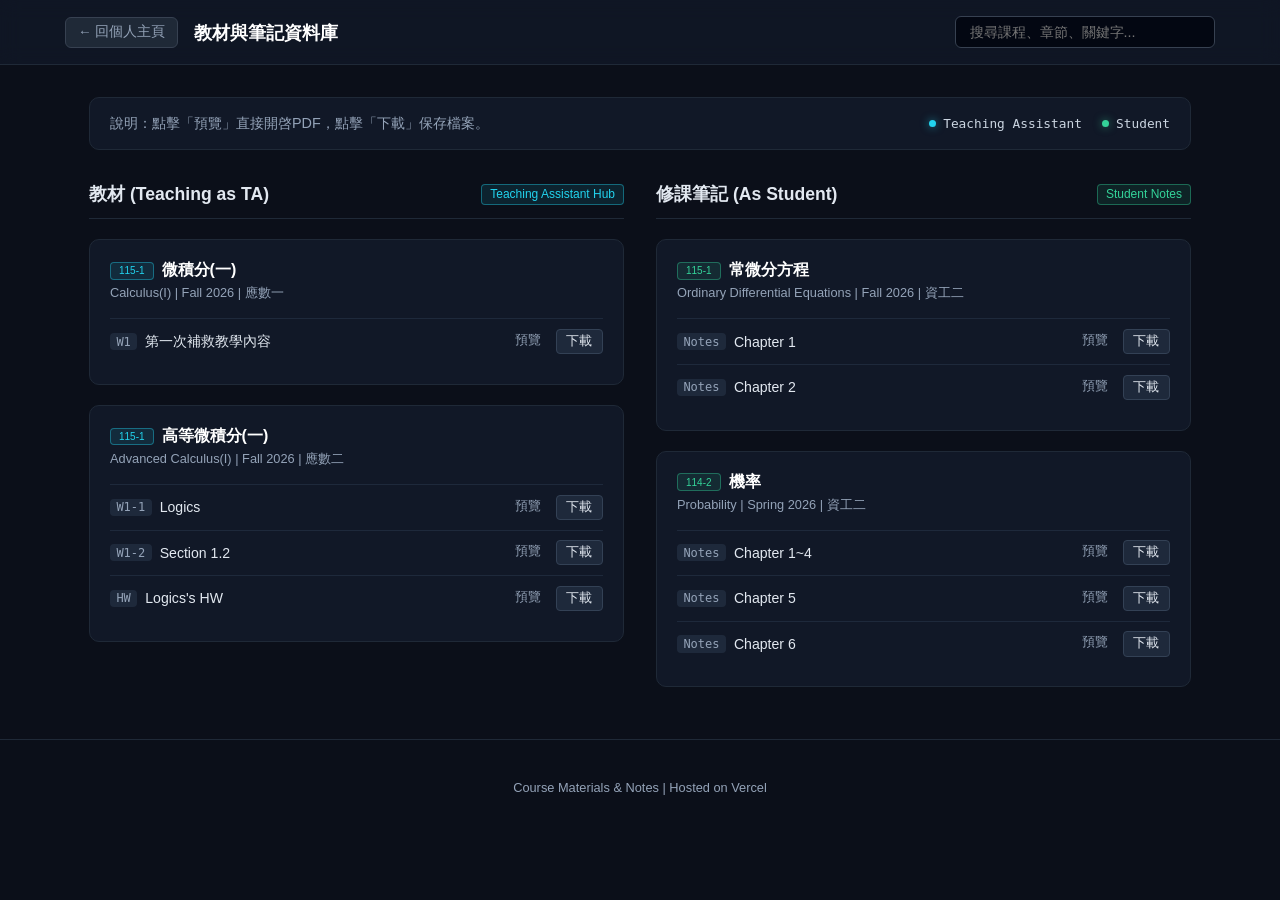
==== index.html @ 51d2e122 "Update index.html" ====
<!DOCTYPE html>
<html lang="zh-Hant">
<head>
  <meta charset="UTF-8" />
  <meta name="viewport" content="width=device-width, initial-scale=1.0" />
  <title>Course Materials & Notes</title>
  <link rel="stylesheet" href="style.css" />
</head>
<body>

  <!-- 頂部導覽列 -->
  <header class="navbar">
    <div class="navbar-container">
      <div class="brand-section">
        <a href="https://nickterty.vercel.app" class="back-home-link">&larr; 回個人主頁</a>
        <h1 class="page-title">教材與筆記資料庫</h1>
      </div>
      <div class="search-bar">
        <input type="text" id="searchInput" placeholder="搜尋課程、章節、關鍵字..." onkeyup="filterContent()" />
      </div>
    </div>
  </header>

  <main class="main-content">
    <div class="info-banner">
      <span>說明：點擊「預覽」直接開啓PDF，點擊「下載」保存檔案。</span>
      <div class="legend-group">
        <span class="legend-item"><span class="dot dot-ta"></span>Teaching Assistant</span>
        <span class="legend-item"><span class="dot dot-student"></span>Student</span>
      </div>
    </div>

    <div class="columns-grid">
      <!-- Teaching as TA -->
      <section>
        <div class="column-header">
          <h2>教材 (Teaching as TA)</h2>
          <span class="badge-ta">Teaching Assistant Hub</span>
        </div>
        <div id="ta-container"></div>
      </section>

      <!-- As Student -->
      <section>
        <div class="column-header">
          <h2>修課筆記 (As Student)</h2>
          <span class="badge-student">Student Notes</span>
        </div>
        <div id="student-container"></div>
      </section>
    </div>
  </main>

  <footer>
    <p>Course Materials & Notes | Hosted on Vercel</p>
  </footer>

  <!-- 自動讀取 JSON 並渲染卡片的腳本 -->
<script>
  async function loadData() {
    try {
      const response = await fetch('./src/data/data.json');
      const data = await response.json();

      // 分別傳入 'ta' 與 'student' 類別
      renderCards(data.ta, 'ta-container', 'ta');
      renderCards(data.student, 'student-container', 'student');
    } catch (err) {
      console.error('無法讀取教材資料:', err);
    }
  }

  function renderCards(courses, containerId, type) {
    const container = document.getElementById(containerId);
    // 依據 type 決定 class 是 badge-ta 還是 badge-student
    const badgeClass = type === 'ta' ? 'badge-ta' : 'badge-student';

    container.innerHTML = courses.map(course => `
      <article class="course-card">
        <div class="card-header">
          <div>
            <div style="display: flex; align-items: center; gap: 8px;">
              <span class="${badgeClass}" style="font-size: 10px;">${course.status}</span>
              <span class="card-title">${course.title}</span>
            </div>
            <div class="card-subtitle">${course.subtitle}</div>
          </div>
        </div>
        <ul class="file-list">
          ${course.files.map(file => `
            <li class="file-item">
              <div class="file-info">
                <span class="tag-label">${file.tag}</span>
                <span>${file.name}</span>
              </div>
              <div class="file-actions">
                <a href="${file.url}" target="_blank" class="btn-preview">預覽</a>
                <a href="${file.url}" download class="btn-download">下載</a>
              </div>
            </li>
          `).join('')}
        </ul>
      </article>
    `).join('');
  }

  function filterContent() {
    const query = document.getElementById('searchInput').value.toLowerCase().trim();
    const cards = document.querySelectorAll('.course-card');
    cards.forEach(card => {
      card.style.display = card.textContent.toLowerCase().includes(query) ? '' : 'none';
    });
  }

  // 頁面載入時執行
  loadData();
</script>
</body>
</html>
---- style.css ----
/* global and dark background */
:root {
  --bg-main: #0b0f19;
  --bg-header: rgba(17, 24, 39, 0.8);
  --bg-card: #111827;
  --bg-hover: #1f2937;
  --border-color: #1f2937;
  --text-main: #e2e8f0;
  --text-muted: #94a3b8;
  --ta-cyan: #22d3ee;
  --student-green: #34d399;
}

* {
  box-sizing: border-box;
  margin: 0;
  padding: 0;
}

body {
  background-color: var(--bg-main);
  color: var(--text-main);
  font-family: -apple-system, BlinkMacSystemFont, "Segoe UI", Roboto, "Helvetica Neue", Arial, sans-serif;
  min-height: 100vh;
}

/* 頂部導覽列 */
.navbar {
  position: sticky;
  top: 0;
  z-index: 50;
  background-color: var(--bg-header);
  backdrop-filter: blur(10px);
  border-bottom: 1px solid var(--border-color);
  padding: 1rem 1.5rem;
}

.navbar-container {
  max-width: 1150px;
  margin: 0 auto;
  display: flex;
  justify-content: space-between;
  align-items: center;
  flex-wrap: wrap;
  gap: 1rem;
}

.brand-section {
  display: flex;
  align-items: center;
  gap: 1rem;
}

.back-home-link {
  text-decoration: none;
  font-size: 0.85rem;
  color: var(--text-muted);
  background-color: #1f2937;
  border: 1px solid #374151;
  padding: 0.35rem 0.75rem;
  border-radius: 6px;
  transition: color 0.2s, background-color 0.2s;
}

.back-home-link:hover {
  color: #ffffff;
  background-color: #374151;
}

.page-title {
  font-size: 1.15rem;
  font-weight: bold;
  color: #ffffff;
}

.search-bar input {
  background-color: #030712;
  border: 1px solid #374151;
  color: #f8fafc;
  padding: 0.45rem 0.85rem;
  border-radius: 6px;
  font-size: 0.9rem;
  width: 260px;
  outline: none;
}

.search-bar input:focus {
  border-color: var(--ta-cyan);
}

/* 主內容與雙欄佈局 */
.main-content {
  max-width: 1150px;
  margin: 2rem auto;
  padding: 0 1.5rem;
}

.info-banner {
  background-color: var(--bg-card);
  border: 1px solid var(--border-color);
  border-radius: 10px;
  padding: 1rem 1.25rem;
  margin-bottom: 2rem;
  font-size: 0.9rem;
  color: var(--text-muted);
  display: flex;
  justify-content: space-between;
  flex-wrap: wrap;
  gap: 0.5rem;
}

.columns-grid {
  display: grid;
  grid-template-columns: 1fr;
  gap: 2rem;
}

@media (min-width: 768px) {
  .columns-grid {
    grid-template-columns: 1fr 1fr;
  }
}

.column-header {
  display: flex;
  justify-content: space-between;
  align-items: center;
  border-bottom: 1px solid var(--border-color);
  padding-bottom: 0.75rem;
  margin-bottom: 1.25rem;
}

.column-header h2 {
  font-size: 1.1rem;
  font-weight: bold;
}

.badge-ta {
  color: var(--ta-cyan);
  border: 1px solid rgba(34, 211, 238, 0.4);
  background: rgba(34, 211, 238, 0.1);
  padding: 0.15rem 0.5rem;
  border-radius: 4px;
  font-size: 0.75rem;
}

.badge-student {
  color: var(--student-green);
  border: 1px solid rgba(52, 211, 153, 0.4);
  background: rgba(52, 211, 153, 0.1);
  padding: 0.15rem 0.5rem;
  border-radius: 4px;
  font-size: 0.75rem;
}

/* 課程卡片 */
.course-card {
  background-color: var(--bg-card);
  border: 1px solid var(--border-color);
  border-radius: 10px;
  padding: 1.25rem;
  margin-bottom: 1.25rem;
}

.course-card:hover {
  border-color: #374151;
}

.card-header {
  display: flex;
  justify-content: space-between;
  align-items: flex-start;
  margin-bottom: 1rem;
}

.card-title {
  font-size: 1rem;
  font-weight: 700;
  color: #ffffff;
}

.card-subtitle {
  font-size: 0.8rem;
  color: var(--text-muted);
  margin-top: 0.25rem;
}

/* PDF 清單項目 */
.file-list {
  list-style: none;
}

.file-item {
  display: flex;
  justify-content: space-between;
  align-items: center;
  padding: 0.6rem 0;
  border-top: 1px solid #1e293b;
  font-size: 0.88rem;
  gap: 1rem;
}

.file-info {
  display: flex;
  align-items: center;
  gap: 0.5rem;
}

.tag-label {
  font-size: 0.75rem;
  font-family: monospace;
  background-color: #1e293b;
  color: #94a3b8;
  padding: 0.1rem 0.4rem;
  border-radius: 4px;
}

.file-actions {
  display: flex;
  gap: 0.5rem;
  flex-shrink: 0;
}

.btn-preview {
  color: var(--text-muted);
  text-decoration: none;
  font-size: 0.8rem;
  padding: 0.2rem 0.4rem;
}

.btn-preview:hover {
  color: var(--ta-cyan);
}

.btn-download {
  text-decoration: none;
  font-size: 0.8rem;
  color: #e2e8f0;
  background-color: #1e293b;
  border: 1px solid #334155;
  padding: 0.2rem 0.6rem;
  border-radius: 4px;
}

.btn-download:hover {
  background-color: #334155;
}

footer {
  text-align: center;
  padding: 2.5rem 0;
  color: var(--text-muted);
  font-size: 0.8rem;
  border-top: 1px solid var(--border-color);
}

.legend-group {
  display: flex;
  align-items: center;
  gap: 1.25rem;
  font-size: 0.8rem;
  font-family: monospace;
}

.legend-item {
  display: flex;
  align-items: center;
  gap: 0.45rem;
  color: #cbd5e1;
}

.dot {
  width: 7px;
  height: 7px;
  border-radius: 50%;
  display: inline-block;
}

.dot-ta {
  background-color: var(--ta-cyan);
  box-shadow: 0 0 8px rgba(34, 211, 238, 0.6);
}

.dot-student {
  background-color: var(--student-green);
  box-shadow: 0 0 8px rgba(52, 211, 153, 0.6);
}
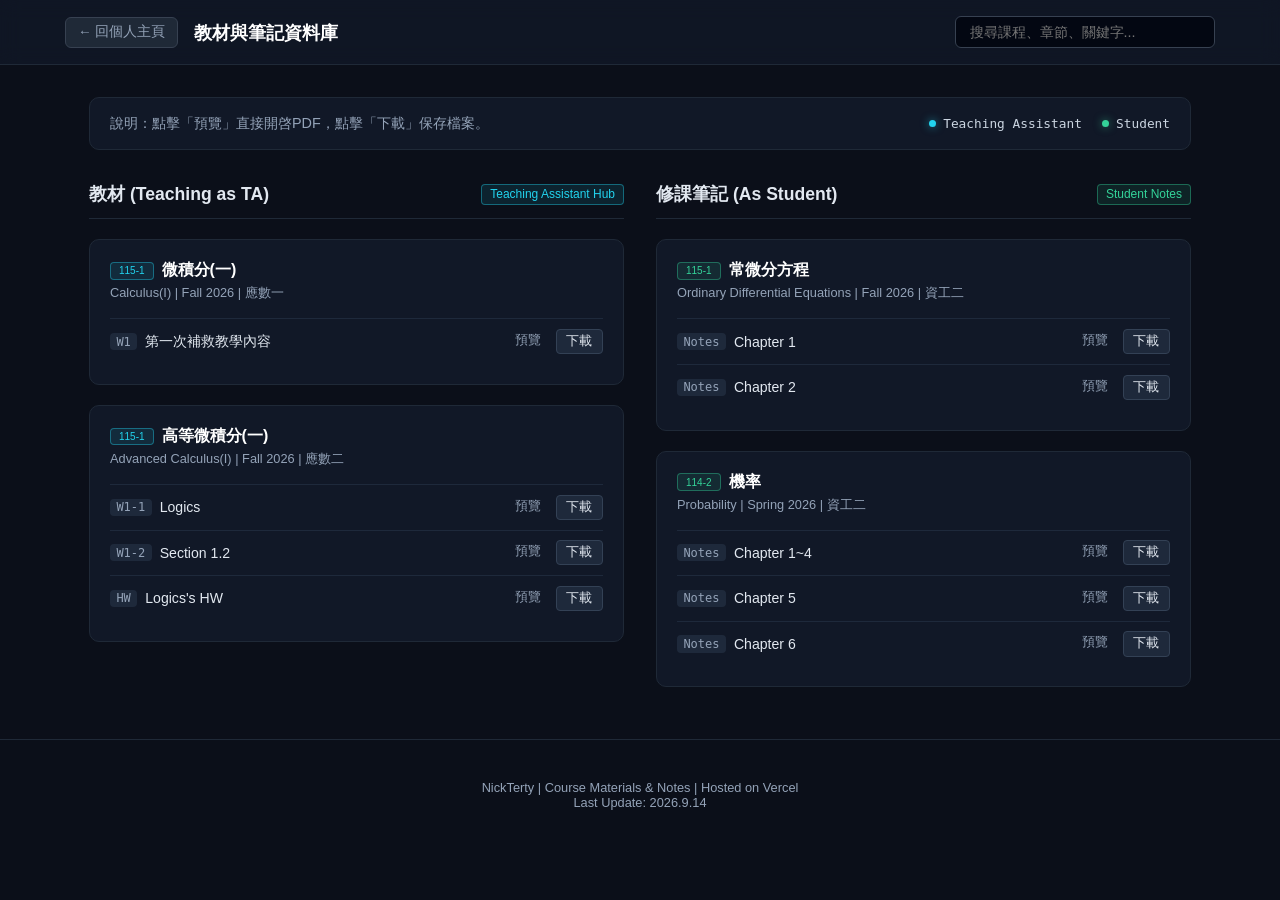
==== commit 07a60d3d: "Update index.html" ====
--- a/index.html
+++ b/index.html
@@ -52,7 +52,8 @@
   </main>
 
   <footer>
-    <p>Course Materials & Notes | Hosted on Vercel</p>
+    <p>NickTerty | Course Materials & Notes | Hosted on Vercel</p>
+    <p>Last Update: 2026.9.14</p>
   </footer>
 
   <!-- 自動讀取 JSON 並渲染卡片的腳本 -->
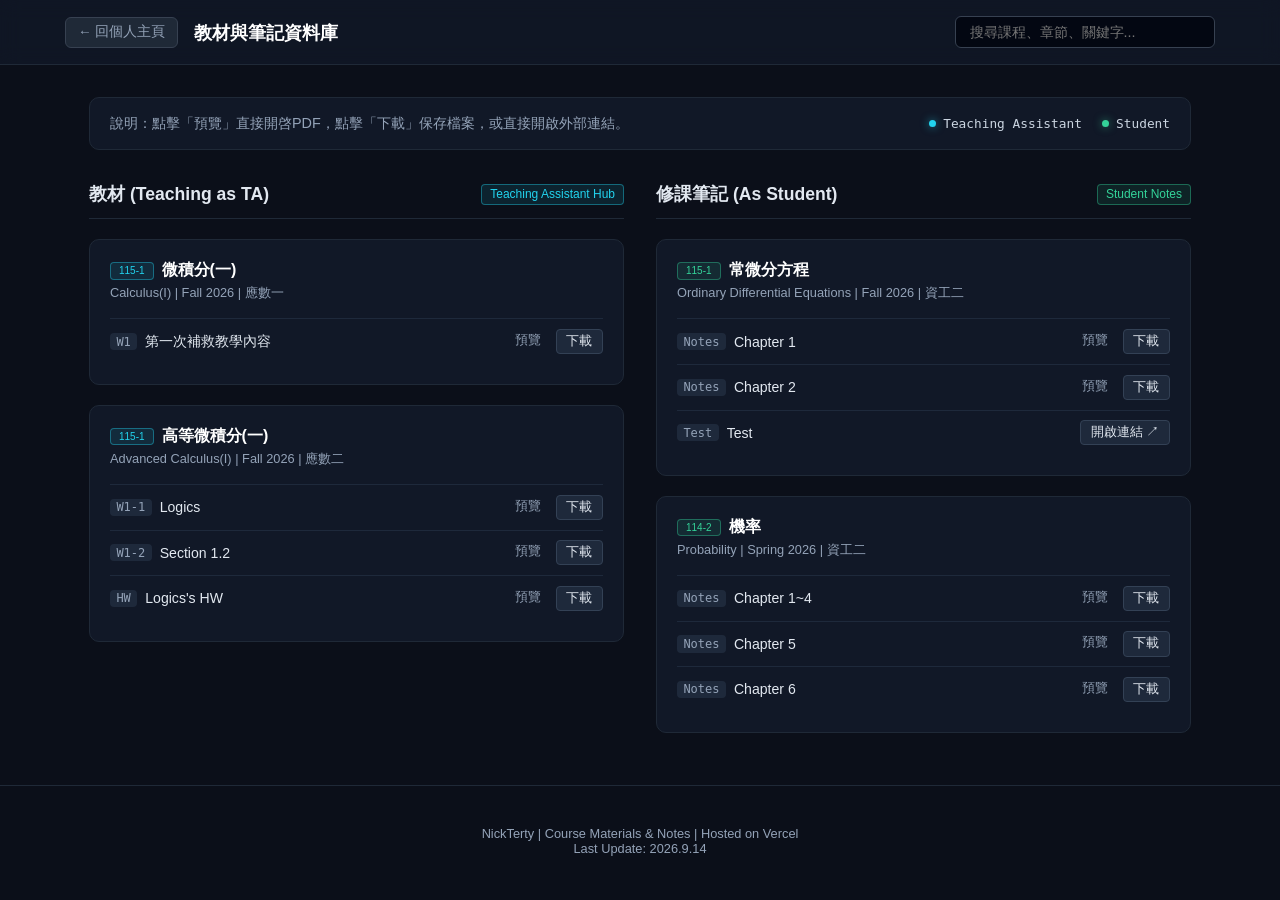
==== commit 9143cd0e: "add link and update date" ====
--- a/index.html
+++ b/index.html
@@ -23,7 +23,7 @@
 
   <main class="main-content">
     <div class="info-banner">
-      <span>說明：點擊「預覽」直接開啓PDF，點擊「下載」保存檔案。</span>
+      <span>說明：點擊「預覽」直接開啓PDF，點擊「下載」保存檔案，或直接開啟外部連結。</span>
       <div class="legend-group">
         <span class="legend-item"><span class="dot dot-ta"></span>Teaching Assistant</span>
         <span class="legend-item"><span class="dot dot-student"></span>Student</span>
@@ -53,68 +53,76 @@
 
   <footer>
     <p>NickTerty | Course Materials & Notes | Hosted on Vercel</p>
-    <p>Last Update: 2026.9.14</p>
+    <!-- 日期將由 JS 自動從 JSON 抓取帶入 -->
+    <p id="last-update">Last Update: Loading...</p>
   </footer>
 
   <!-- 自動讀取 JSON 並渲染卡片的腳本 -->
-<script>
-  async function loadData() {
-    try {
-      const response = await fetch('./src/data/data.json');
-      const data = await response.json();
+  <script>
+    async function loadData() {
+      try {
+        const response = await fetch('./src/data/data.json');
+        const data = await response.json();
 
-      // 分別傳入 'ta' 與 'student' 類別
-      renderCards(data.ta, 'ta-container', 'ta');
-      renderCards(data.student, 'student-container', 'student');
-    } catch (err) {
-      console.error('無法讀取教材資料:', err);
+        // 1. 自動更新 Footer 的 Last Update 日期
+        if (data.lastUpdate) {
+          document.getElementById('last-update').textContent = `Last Update: ${data.lastUpdate}`;
+        }
+
+        // 2. 分別傳入 'ta' 與 'student' 類別渲染卡片
+        renderCards(data.ta, 'ta-container', 'ta');
+        renderCards(data.student, 'student-container', 'student');
+      } catch (err) {
+        console.error('無法讀取教材資料:', err);
+      }
     }
-  }
 
-  function renderCards(courses, containerId, type) {
-    const container = document.getElementById(containerId);
-    // 依據 type 決定 class 是 badge-ta 還是 badge-student
-    const badgeClass = type === 'ta' ? 'badge-ta' : 'badge-student';
+    function renderCards(courses, containerId, type) {
+      const container = document.getElementById(containerId);
+      const badgeClass = type === 'ta' ? 'badge-ta' : 'badge-student';
 
-    container.innerHTML = courses.map(course => `
-      <article class="course-card">
-        <div class="card-header">
-          <div>
-            <div style="display: flex; align-items: center; gap: 8px;">
-              <span class="${badgeClass}" style="font-size: 10px;">${course.status}</span>
-              <span class="card-title">${course.title}</span>
+      container.innerHTML = courses.map(course => `
+        <article class="course-card">
+          <div class="card-header">
+            <div>
+              <div style="display: flex; align-items: center; gap: 8px;">
+                <span class="${badgeClass}" style="font-size: 10px;">${course.status}</span>
+                <span class="card-title">${course.title}</span>
+              </div>
+              <div class="card-subtitle">${course.subtitle}</div>
             </div>
-            <div class="card-subtitle">${course.subtitle}</div>
           </div>
-        </div>
-        <ul class="file-list">
-          ${course.files.map(file => `
-            <li class="file-item">
-              <div class="file-info">
-                <span class="tag-label">${file.tag}</span>
-                <span>${file.name}</span>
-              </div>
-              <div class="file-actions">
-                <a href="${file.url}" target="_blank" class="btn-preview">預覽</a>
-                <a href="${file.url}" download class="btn-download">下載</a>
-              </div>
-            </li>
-          `).join('')}
-        </ul>
-      </article>
-    `).join('');
-  }
+          <ul class="file-list">
+            ${course.files.map(file => `
+              <li class="file-item">
+                <div class="file-info">
+                  <span class="tag-label">${file.tag}</span>
+                  <span>${file.name}</span>
+                </div>
+                <div class="file-actions">
+                  ${
+                    file.type === 'link'
+                      ? `<a href="${file.url}" target="_blank" rel="noopener noreferrer" class="btn-download">開啟連結 ↗</a>`
+                      : `<a href="${file.url}" target="_blank" class="btn-preview">預覽</a>
+                         <a href="${file.url}" download class="btn-download">下載</a>`
+                  }
+                </div>
+              </li>
+            `).join('')}
+          </ul>
+        </article>
+      `).join('');
+    }
 
-  function filterContent() {
-    const query = document.getElementById('searchInput').value.toLowerCase().trim();
-    const cards = document.querySelectorAll('.course-card');
-    cards.forEach(card => {
-      card.style.display = card.textContent.toLowerCase().includes(query) ? '' : 'none';
-    });
-  }
+    function filterContent() {
+      const query = document.getElementById('searchInput').value.toLowerCase().trim();
+      const cards = document.querySelectorAll('.course-card');
+      cards.forEach(card => {
+        card.style.display = card.textContent.toLowerCase().includes(query) ? '' : 'none';
+      });
+    }
 
-  // 頁面載入時執行
-  loadData();
-</script>
+    loadData();
+  </script>
 </body>
 </html>
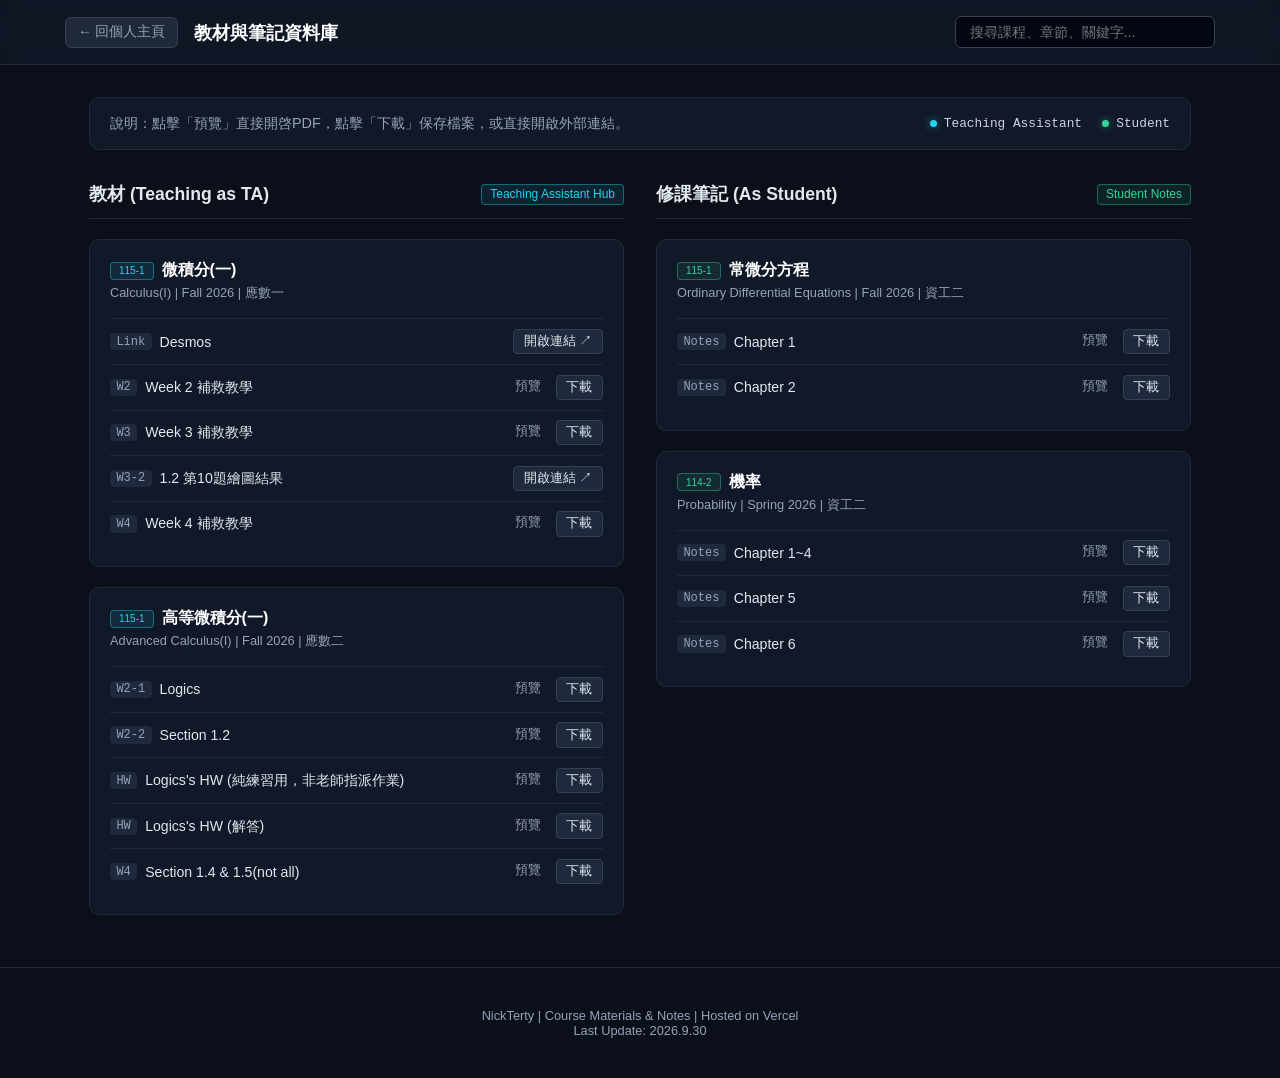
==== commit 68076f5b: "Update index.html" ====
--- a/index.html
+++ b/index.html
@@ -12,7 +12,7 @@
   <header class="navbar">
     <div class="navbar-container">
       <div class="brand-section">
-        <a href="https://nickterty.vercel.app" class="back-home-link">&larr; 回個人主頁</a>
+        <a href="https://komeiimo.vercel.app" class="back-home-link">&larr; 回個人主頁</a>
         <h1 class="page-title">教材與筆記資料庫</h1>
       </div>
       <div class="search-bar">
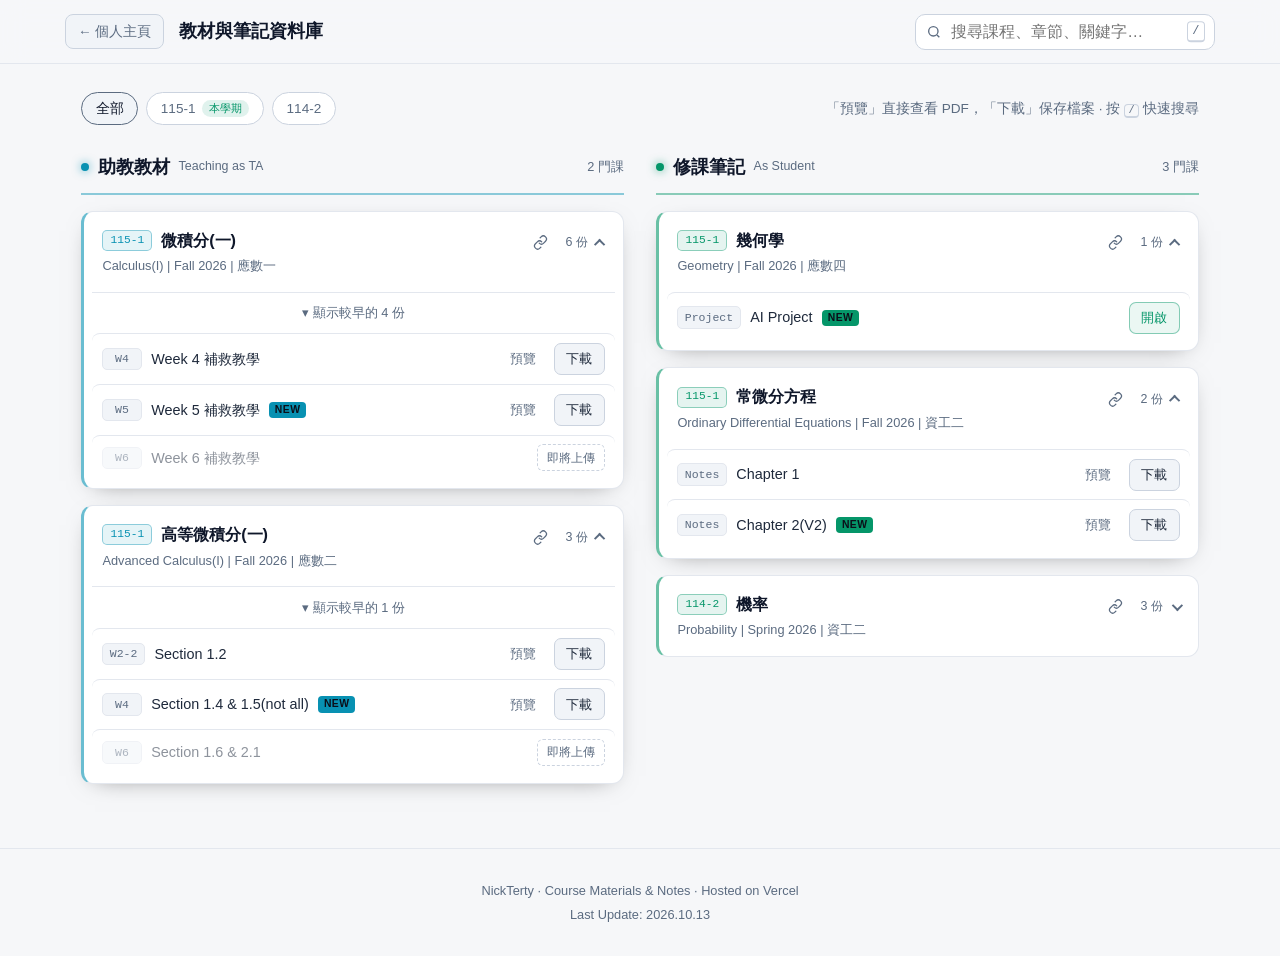
==== commit af25af54: "Change interface" ====
--- a/index.html
+++ b/index.html
@@ -3,123 +3,372 @@
 <head>
   <meta charset="UTF-8" />
   <meta name="viewport" content="width=device-width, initial-scale=1.0" />
-  <title>Course Materials & Notes</title>
+  <meta name="description" content="NickTerty 的助教教材與修課筆記：微積分、高等微積分、常微分方程、機率等課程講義。" />
+  <meta name="theme-color" content="#0b0f19" />
+  <title>教材與筆記資料庫 | NickTerty</title>
+  <link rel="icon" href="data:image/svg+xml,<svg xmlns='http://www.w3.org/2000/svg' viewBox='0 0 100 100'><text y='.9em' font-size='90'>📚</text></svg>" />
   <link rel="stylesheet" href="style.css" />
 </head>
 <body>
+  <a class="skip-link" href="#main">跳到主要內容</a>
 
   <!-- 頂部導覽列 -->
   <header class="navbar">
     <div class="navbar-container">
       <div class="brand-section">
-        <a href="https://komeiimo.vercel.app" class="back-home-link">&larr; 回個人主頁</a>
+        <a href="https://komeiimo.vercel.app" class="back-home-link">&larr; 個人主頁</a>
         <h1 class="page-title">教材與筆記資料庫</h1>
       </div>
-      <div class="search-bar">
-        <input type="text" id="searchInput" placeholder="搜尋課程、章節、關鍵字..." onkeyup="filterContent()" />
+      <div class="search-bar" role="search">
+        <label for="searchInput" class="sr-only">搜尋課程、章節、關鍵字</label>
+        <svg class="search-icon" viewBox="0 0 24 24" fill="none" stroke="currentColor" stroke-width="2" aria-hidden="true"><circle cx="11" cy="11" r="7"/><path d="m20 20-3.5-3.5"/></svg>
+        <input type="search" id="searchInput" placeholder="搜尋課程、章節、關鍵字…" autocomplete="off" />
+        <kbd class="search-kbd" aria-hidden="true">/</kbd>
       </div>
     </div>
   </header>
 
-  <main class="main-content">
-    <div class="info-banner">
-      <span>說明：點擊「預覽」直接開啓PDF，點擊「下載」保存檔案，或直接開啟外部連結。</span>
-      <div class="legend-group">
-        <span class="legend-item"><span class="dot dot-ta"></span>Teaching Assistant</span>
-        <span class="legend-item"><span class="dot dot-student"></span>Student</span>
-      </div>
+  <main id="main" class="main-content">
+    <div class="toolbar">
+      <div class="chip-group" id="semesterChips" role="group" aria-label="依學期篩選"></div>
+      <p class="result-count" id="resultCount" aria-live="polite"></p>
     </div>
 
     <div class="columns-grid">
-      <!-- Teaching as TA -->
-      <section>
+      <section class="column" data-type="ta" aria-labelledby="ta-heading">
         <div class="column-header">
-          <h2>教材 (Teaching as TA)</h2>
-          <span class="badge-ta">Teaching Assistant Hub</span>
+          <h2 id="ta-heading">助教教材 <span class="en">Teaching as TA</span></h2>
+          <span class="count" id="ta-count"></span>
         </div>
-        <div id="ta-container"></div>
+        <div id="ta-container"><div class="skeleton"></div><div class="skeleton"></div></div>
       </section>
 
-      <!-- As Student -->
-      <section>
+      <section class="column" data-type="student" aria-labelledby="student-heading">
         <div class="column-header">
-          <h2>修課筆記 (As Student)</h2>
-          <span class="badge-student">Student Notes</span>
+          <h2 id="student-heading">修課筆記 <span class="en">As Student</span></h2>
+          <span class="count" id="student-count"></span>
         </div>
-        <div id="student-container"></div>
+        <div id="student-container"><div class="skeleton"></div><div class="skeleton"></div></div>
       </section>
     </div>
   </main>
 
   <footer>
-    <p>NickTerty | Course Materials & Notes | Hosted on Vercel</p>
-    <!-- 日期將由 JS 自動從 JSON 抓取帶入 -->
-    <p id="last-update">Last Update: Loading...</p>
+    <p>NickTerty · Course Materials &amp; Notes · Hosted on Vercel</p>
+    <p id="last-update">Last Update: —</p>
   </footer>
 
-  <!-- 自動讀取 JSON 並渲染卡片的腳本 -->
+  <!-- PDF 預覽視窗（僅電腦版使用） -->
+  <dialog id="viewer" class="viewer" aria-labelledby="viewerTitle">
+    <div class="viewer-bar">
+      <h2 id="viewerTitle" class="viewer-title"></h2>
+      <div class="viewer-actions">
+        <a id="viewerOpen" class="btn btn-ghost" target="_blank" rel="noopener">新分頁開啟 ↗</a>
+        <a id="viewerDl" class="btn" download>下載</a>
+        <button type="button" id="viewerClose" class="btn btn-icon" aria-label="關閉預覽">✕</button>
+      </div>
+    </div>
+    <iframe id="viewerFrame" title="PDF 預覽"></iframe>
+  </dialog>
+
+  <div id="toast" class="toast" role="status" aria-live="polite"></div>
+
   <script>
+    // ===== 設定 =====
+    const VISIBLE_LIMIT = 3;   // 每門課預設顯示最新幾份，超過的較早檔案會收進「顯示較早的 N 份」
+
+    const GROUPS = [
+      { key: 'ta',      container: 'ta-container',      count: 'ta-count' },
+      { key: 'student', container: 'student-container', count: 'student-count' }
+    ];
+    const state = {
+      data: null, courses: [], query: '', sem: 'all', semesters: [],
+      focus: null,              // 由網址 #id 指定要展開的課程
+      openState: new Map(),     // 使用者手動展開／收合的紀錄
+      expanded: new Set()       // 已展開「較早檔案」的課程
+    };
+    const $ = id => document.getElementById(id);
+
+    const esc = s => String(s ?? '').replace(/[&<>"']/g, c =>
+      ({ '&': '&amp;', '<': '&lt;', '>': '&gt;', '"': '&quot;', "'": '&#39;' }[c]));
+
+    function hl(text) {
+      text = String(text ?? '');
+      const q = state.query;
+      if (!q) return esc(text);
+      const lower = text.toLowerCase();
+      let out = '', i = 0, j;
+      while ((j = lower.indexOf(q, i)) !== -1) {
+        out += esc(text.slice(i, j)) + '<mark>' + esc(text.slice(j, j + q.length)) + '</mark>';
+        i = j + q.length;
+      }
+      return out + esc(text.slice(i));
+    }
+
+    // 課程網址代號：JSON 有 "id" 就用它，否則由英文課名產生，例如 Calculus(I) → calculus-i
+    function assignIds(courses) {
+      const used = new Set();
+      courses.forEach(c => {
+        let id = c.id || (c.subtitle || c.title || '').split('|')[0]
+          .toLowerCase().replace(/[^a-z0-9]+/g, '-').replace(/^-+|-+$/g, '') || 'course';
+        if (used.has(id)) id += '-' + String(c.status).toLowerCase();
+        used.add(id);
+        c._id = id;
+      });
+    }
+
+    function fileKind(f) {
+      if (!f.url) return 'pending';
+      if (f.type === 'link') return /^https?:/i.test(f.url) ? 'link' : 'page';
+      return 'file';
+    }
+
+    function renderFile(f, isNew, older) {
+      const kind = fileKind(f), url = esc(f.url), name = esc(f.name);
+      let actions;
+      if (kind === 'pending') {
+        actions = '<span class="pending-pill">即將上傳</span>';
+      } else if (kind === 'link') {
+        actions = `<a class="btn btn-primary" href="${url}" target="_blank" rel="noopener noreferrer" aria-label="開啟連結：${name}">開啟 ↗</a>`;
+      } else if (kind === 'page') {
+        actions = `<a class="btn btn-primary" href="${url}" target="_blank" rel="noopener" aria-label="開啟頁面：${name}">開啟</a>`;
+      } else {
+        actions = `<a class="btn btn-ghost js-preview" href="${url}" target="_blank" rel="noopener" data-title="${name}" aria-label="預覽：${name}">預覽</a>
+                   <a class="btn" href="${url}" download aria-label="下載：${name}">下載</a>`;
+      }
+      return `
+        <li class="file-item${kind === 'pending' ? ' is-pending' : ''}${older ? ' is-older' : ''}">
+          <div class="file-info">
+            <span class="tag-label">${hl(f.tag)}</span>
+            <span class="file-name">${hl(f.name)}</span>
+            ${isNew ? '<span class="new-pill">NEW</span>' : ''}
+          </div>
+          <div class="file-actions">${actions}</div>
+        </li>`;
+    }
+
+    function renderCourse(c, isCurrent) {
+      const q = state.query;
+      const head = [c.title, c.subtitle, c.status].join(' ').toLowerCase();
+      const files = (!q || head.includes(q))
+        ? c.files
+        : c.files.filter(f => `${f.tag} ${f.name}`.toLowerCase().includes(q));
+      if (q && !files.length) return null;
+
+      let latest = -1;
+      if (isCurrent) c.files.forEach((f, i) => { if (f.url) latest = i; });
+      const uploaded = c.files.filter(f => f.url).length;
+
+      // 展開狀態：搜尋中全部展開 > 使用者手動操作 > 網址指定 > 本學期預設展開
+      const defOpen = state.focus ? c._id === state.focus : isCurrent;
+      const open = q ? true : (state.openState.has(c._id) ? state.openState.get(c._id) : defOpen);
+
+      // 檔案太多時收起較早的（"pin": true 的檔案永遠顯示在最上面）
+      const pinned = files.filter(f => f.pin);
+      const rest = files.filter(f => !f.pin);
+      const hideCount = (!q && rest.length > VISIBLE_LIMIT) ? rest.length - VISIBLE_LIMIT : 0;
+      const expanded = state.expanded.has(c._id);
+      const fileHtml = [
+        ...pinned.map(f => renderFile(f, c.files.indexOf(f) === latest, false)),
+        hideCount ? `<li class="more-row"><button type="button" class="more-btn" data-course="${esc(c._id)}" aria-expanded="${expanded}">
+                       ${expanded ? '收起較早的檔案' : `顯示較早的 ${hideCount} 份`}</button></li>` : '',
+        ...rest.map((f, i) => renderFile(f, c.files.indexOf(f) === latest, i < hideCount))
+      ].join('');
+
+      const html = `
+        <details class="course-card" id="${esc(c._id)}"${open ? ' open' : ''}>
+          <summary class="card-header">
+            <div>
+              <div class="card-title-row">
+                <span class="sem-badge">${esc(c.status)}</span>
+                <h3 class="card-title">${hl(c.title)}</h3>
+              </div>
+              <p class="card-subtitle">${hl(c.subtitle)}</p>
+            </div>
+            <span class="card-meta">
+              <button type="button" class="copy-btn" data-course="${esc(c._id)}" title="複製這門課的連結" aria-label="複製「${esc(c.title)}」的連結">
+                <svg viewBox="0 0 24 24" fill="none" stroke="currentColor" stroke-width="2" stroke-linecap="round" aria-hidden="true"><path d="M10 13a5 5 0 0 0 7.07 0l3-3a5 5 0 0 0-7.07-7.07l-1.5 1.5"/><path d="M14 11a5 5 0 0 0-7.07 0l-3 3a5 5 0 0 0 7.07 7.07l1.5-1.5"/></svg>
+              </button>
+              ${uploaded} 份<span class="chevron" aria-hidden="true"></span>
+            </span>
+          </summary>
+          <ul class="file-list${hideCount && !expanded ? ' collapsed' : ''}">${fileHtml}</ul>
+        </details>`;
+      return { html, count: files.length };
+    }
+
+    function render() {
+      const current = state.semesters[0];
+      let total = 0;
+      GROUPS.forEach(g => {
+        const courses = (state.data[g.key] || []).filter(c => state.sem === 'all' || c.status === state.sem);
+        const out = courses.map(c => renderCourse(c, c.status === current)).filter(Boolean);
+        total += out.reduce((s, o) => s + o.count, 0);
+        $(g.container).innerHTML = out.length
+          ? out.map(o => o.html).join('')
+          : `<p class="empty">${state.query ? `沒有符合「${esc(state.query)}」的資料` : '這個學期沒有資料'}</p>`;
+        $(g.count).textContent = `${out.length} 門課`;
+      });
+
+      const rc = $('resultCount');
+      if (state.query) {
+        rc.textContent = `找到 ${total} 筆符合「${state.query}」的項目`;
+      } else {
+        rc.innerHTML = '「預覽」直接查看 PDF，「下載」保存檔案 · 按 <kbd>/</kbd> 快速搜尋';
+      }
+    }
+
+    function renderChips() {
+      const current = state.semesters[0];
+      const chips = [{ v: 'all', label: '全部' }].concat(
+        state.semesters.map(s => ({ v: s, label: s, note: s === current ? '本學期' : '' }))
+      );
+      const box = $('semesterChips');
+      box.innerHTML = chips.map(c =>
+        `<button type="button" class="chip" data-sem="${esc(c.v)}" aria-pressed="${c.v === state.sem}">
+           ${esc(c.label)}${c.note ? `<span class="chip-note">${c.note}</span>` : ''}
+         </button>`).join('');
+      box.querySelectorAll('.chip').forEach(b => b.addEventListener('click', () => {
+        state.sem = b.dataset.sem;
+        box.querySelectorAll('.chip').forEach(x => x.setAttribute('aria-pressed', x === b));
+        render();
+      }));
+    }
+
+    // ===== 1. 課程連結 =====
+    function courseUrl(id) {
+      return location.href.split('#')[0] + '#' + encodeURIComponent(id);
+    }
+
+    async function copyText(text) {
+      try {
+        await navigator.clipboard.writeText(text);
+        return true;
+      } catch {
+        const ta = document.createElement('textarea');
+        ta.value = text; ta.setAttribute('readonly', '');
+        ta.style.cssText = 'position:fixed;opacity:0';
+        document.body.appendChild(ta); ta.select();
+        let ok = false;
+        try { ok = document.execCommand('copy'); } catch {}
+        ta.remove();
+        return ok;
+      }
+    }
+
+    let toastTimer;
+    function toast(msg) {
+      const t = $('toast');
+      t.textContent = msg; t.classList.add('show');
+      clearTimeout(toastTimer);
+      toastTimer = setTimeout(() => t.classList.remove('show'), 1800);
+    }
+
+    function applyHash() {
+      const id = decodeURIComponent(location.hash.slice(1));
+      if (!id || !state.courses.some(c => c._id === id)) return;
+      state.focus = id;
+      state.openState.clear();
+      state.sem = 'all'; state.query = ''; input.value = '';
+      renderChips(); render();
+      requestAnimationFrame(() => {
+        const el = $(id);
+        if (!el) return;
+        el.scrollIntoView({ behavior: 'smooth', block: 'start' });
+        el.classList.add('is-target');
+        setTimeout(() => el.classList.remove('is-target'), 2200);
+      });
+    }
+
+    // ===== 2. PDF 預覽視窗（電腦版） =====
+    const viewer = $('viewer'), frame = $('viewerFrame');
+    const useViewer = () => typeof viewer.showModal === 'function'
+      && matchMedia('(min-width: 768px) and (pointer: fine)').matches;
+
+    function openViewer(url, title) {
+      $('viewerTitle').textContent = title;
+      $('viewerOpen').href = url;
+      $('viewerDl').href = url;
+      frame.src = url;
+      viewer.showModal();
+      document.documentElement.classList.add('modal-open');
+    }
+    viewer.addEventListener('close', () => {
+      frame.src = 'about:blank';
+      document.documentElement.classList.remove('modal-open');
+    });
+    $('viewerClose').addEventListener('click', () => viewer.close());
+    viewer.addEventListener('click', e => { if (e.target === viewer) viewer.close(); });  // 點背景關閉
+
+    // ===== 事件 =====
+    document.addEventListener('click', async e => {
+      const copy = e.target.closest('.copy-btn');
+      if (copy) {
+        e.preventDefault(); e.stopPropagation();   // 不要觸發卡片展開／收合
+        const ok = await copyText(courseUrl(copy.dataset.course));
+        toast(ok ? '已複製課程連結' : '複製失敗，請手動複製網址');
+        return;
+      }
+      const more = e.target.closest('.more-btn');
+      if (more) {
+        const id = more.dataset.course;
+        state.expanded.has(id) ? state.expanded.delete(id) : state.expanded.add(id);
+        render();
+        return;
+      }
+      const pv = e.target.closest('a.js-preview');
+      if (pv && useViewer() && !e.ctrlKey && !e.metaKey && !e.shiftKey) {
+        e.preventDefault();
+        openViewer(pv.getAttribute('href'), pv.dataset.title);
+      }
+    });
+
+    // 記住使用者手動展開／收合，重新篩選時不會被重設
+    document.addEventListener('toggle', e => {
+      if (e.target.matches?.('.course-card') && !state.query) state.openState.set(e.target.id, e.target.open);
+    }, true);
+
+    window.addEventListener('hashchange', applyHash);
+
+    const input = $('searchInput');
+    input.addEventListener('input', () => {
+      state.query = input.value.trim().toLowerCase();
+      if (state.data) render();
+    });
+
+    document.addEventListener('keydown', e => {
+      if (viewer.open) return;
+      const typing = /^(INPUT|TEXTAREA|SELECT)$/.test(document.activeElement.tagName);
+      if (e.key === '/' && !typing) { e.preventDefault(); input.focus(); }
+      if (e.key === 'Escape' && document.activeElement === input) {
+        input.value = ''; state.query = '';
+        if (state.data) render();
+        input.blur();
+      }
+    });
+
+    // ===== 載入資料 =====
     async function loadData() {
       try {
-        const response = await fetch('./src/data/data.json');
-        const data = await response.json();
-
-        // 1. 自動更新 Footer 的 Last Update 日期
-        if (data.lastUpdate) {
-          document.getElementById('last-update').textContent = `Last Update: ${data.lastUpdate}`;
-        }
-
-        // 2. 分別傳入 'ta' 與 'student' 類別渲染卡片
-        renderCards(data.ta, 'ta-container', 'ta');
-        renderCards(data.student, 'student-container', 'student');
+        const res = await fetch('./src/data/data.json', { cache: 'no-cache' });
+        if (!res.ok) throw new Error(`HTTP ${res.status}`);
+        state.data = await res.json();
+
+        if (state.data.lastUpdate) $('last-update').textContent = `Last Update: ${state.data.lastUpdate}`;
+
+        state.courses = [...(state.data.ta || []), ...(state.data.student || [])];
+        assignIds(state.courses);
+        state.semesters = [...new Set(state.courses.map(c => c.status))].sort().reverse();
+
+        renderChips();
+        render();
+        applyHash();
       } catch (err) {
         console.error('無法讀取教材資料:', err);
-      }
-    }
-
-    function renderCards(courses, containerId, type) {
-      const container = document.getElementById(containerId);
-      const badgeClass = type === 'ta' ? 'badge-ta' : 'badge-student';
-
-      container.innerHTML = courses.map(course => `
-        <article class="course-card">
-          <div class="card-header">
-            <div>
-              <div style="display: flex; align-items: center; gap: 8px;">
-                <span class="${badgeClass}" style="font-size: 10px;">${course.status}</span>
-                <span class="card-title">${course.title}</span>
-              </div>
-              <div class="card-subtitle">${course.subtitle}</div>
-            </div>
-          </div>
-          <ul class="file-list">
-            ${course.files.map(file => `
-              <li class="file-item">
-                <div class="file-info">
-                  <span class="tag-label">${file.tag}</span>
-                  <span>${file.name}</span>
-                </div>
-                <div class="file-actions">
-                  ${
-                    file.type === 'link'
-                      ? `<a href="${file.url}" target="_blank" rel="noopener noreferrer" class="btn-download">開啟連結 ↗</a>`
-                      : `<a href="${file.url}" target="_blank" class="btn-preview">預覽</a>
-                         <a href="${file.url}" download class="btn-download">下載</a>`
-                  }
-                </div>
-              </li>
-            `).join('')}
-          </ul>
-        </article>
-      `).join('');
-    }
-
-    function filterContent() {
-      const query = document.getElementById('searchInput').value.toLowerCase().trim();
-      const cards = document.querySelectorAll('.course-card');
-      cards.forEach(card => {
-        card.style.display = card.textContent.toLowerCase().includes(query) ? '' : 'none';
-      });
+        GROUPS.forEach(g => {
+          $(g.container).innerHTML = `<p class="error">資料載入失敗，請重新整理頁面。<br><small>（若是直接以 file:// 開啟本機檔案，瀏覽器會阻擋讀取 JSON，請用 Live Server 或部署後瀏覽）</small></p>`;
+        });
+      }
     }
 
     loadData();
--- a/style.css
+++ b/style.css
@@ -1,287 +1,431 @@
-/* global and dark background */
+/* ========== 色彩與基本設定 ========== */
 :root {
+  color-scheme: dark;
   --bg-main: #0b0f19;
-  --bg-header: rgba(17, 24, 39, 0.8);
+  --bg-header: rgba(11, 15, 25, 0.82);
   --bg-card: #111827;
-  --bg-hover: #1f2937;
-  --border-color: #1f2937;
+  --bg-raised: #1a2232;
+  --bg-input: #060a12;
+  --border: #1f2937;
+  --border-strong: #334155;
   --text-main: #e2e8f0;
+  --text-strong: #ffffff;
   --text-muted: #94a3b8;
-  --ta-cyan: #22d3ee;
-  --student-green: #34d399;
-}
-
-* {
-  box-sizing: border-box;
-  margin: 0;
-  padding: 0;
-}
+  --ta: #22d3ee;
+  --ta-rgb: 34, 211, 238;
+  --student: #34d399;
+  --student-rgb: 52, 211, 153;
+  --mark-bg: rgba(250, 204, 21, 0.28);
+  --radius: 12px;
+}
+
+@media (prefers-color-scheme: light) {
+  :root {
+    color-scheme: light;
+    --bg-main: #f6f7f9;
+    --bg-header: rgba(246, 247, 249, 0.85);
+    --bg-card: #ffffff;
+    --bg-raised: #f1f4f8;
+    --bg-input: #ffffff;
+    --border: #e3e7ee;
+    --border-strong: #cbd3df;
+    --text-main: #1e293b;
+    --text-strong: #0f172a;
+    --text-muted: #5b6b80;
+    --ta: #0891b2;
+    --ta-rgb: 8, 145, 178;
+    --student: #059669;
+    --student-rgb: 5, 150, 105;
+    --mark-bg: rgba(250, 204, 21, 0.45);
+  }
+}
+
+* { box-sizing: border-box; margin: 0; padding: 0; }
 
 body {
-  background-color: var(--bg-main);
+  background: var(--bg-main);
   color: var(--text-main);
-  font-family: -apple-system, BlinkMacSystemFont, "Segoe UI", Roboto, "Helvetica Neue", Arial, sans-serif;
+  font-family: -apple-system, BlinkMacSystemFont, "Segoe UI", "Noto Sans TC", "PingFang TC", "Microsoft JhengHei", sans-serif;
+  line-height: 1.55;
   min-height: 100vh;
-}
-
-/* 頂部導覽列 */
+  display: flex;
+  flex-direction: column;
+  -webkit-font-smoothing: antialiased;
+}
+
+a { color: inherit; }
+
+:focus-visible {
+  outline: 2px solid var(--ta);
+  outline-offset: 2px;
+  border-radius: 6px;
+}
+
+.sr-only {
+  position: absolute; width: 1px; height: 1px;
+  overflow: hidden; clip: rect(0 0 0 0); white-space: nowrap;
+}
+
+.skip-link {
+  position: absolute; left: 1rem; top: -3rem; z-index: 100;
+  background: var(--ta); color: #000; padding: .5rem .9rem; border-radius: 8px;
+  text-decoration: none; font-weight: 600;
+}
+.skip-link:focus { top: 1rem; }
+
+kbd {
+  font-family: ui-monospace, Consolas, monospace;
+  font-size: .75em;
+  border: 1px solid var(--border-strong);
+  border-bottom-width: 2px;
+  border-radius: 4px;
+  padding: 0 .35em;
+  color: var(--text-muted);
+}
+
+/* ========== 導覽列 ========== */
 .navbar {
-  position: sticky;
-  top: 0;
-  z-index: 50;
-  background-color: var(--bg-header);
-  backdrop-filter: blur(10px);
-  border-bottom: 1px solid var(--border-color);
-  padding: 1rem 1.5rem;
+  position: sticky; top: 0; z-index: 50;
+  background: var(--bg-header);
+  backdrop-filter: blur(12px);
+  -webkit-backdrop-filter: blur(12px);
+  border-bottom: 1px solid var(--border);
+  padding: .85rem 1rem;
 }
 
 .navbar-container {
-  max-width: 1150px;
-  margin: 0 auto;
-  display: flex;
-  justify-content: space-between;
-  align-items: center;
-  flex-wrap: wrap;
-  gap: 1rem;
-}
-
-.brand-section {
-  display: flex;
-  align-items: center;
-  gap: 1rem;
-}
+  max-width: 1150px; margin: 0 auto;
+  display: flex; justify-content: space-between; align-items: center;
+  flex-wrap: wrap; gap: .75rem 1rem;
+}
+
+.brand-section { display: flex; align-items: center; gap: .9rem; min-width: 0; }
 
 .back-home-link {
-  text-decoration: none;
-  font-size: 0.85rem;
+  text-decoration: none; font-size: .85rem; white-space: nowrap;
   color: var(--text-muted);
-  background-color: #1f2937;
-  border: 1px solid #374151;
-  padding: 0.35rem 0.75rem;
-  border-radius: 6px;
-  transition: color 0.2s, background-color 0.2s;
-}
-
-.back-home-link:hover {
-  color: #ffffff;
-  background-color: #374151;
-}
-
-.page-title {
-  font-size: 1.15rem;
-  font-weight: bold;
-  color: #ffffff;
-}
-
+  background: var(--bg-raised);
+  border: 1px solid var(--border-strong);
+  padding: .35rem .75rem; border-radius: 8px;
+  transition: color .15s, border-color .15s;
+}
+.back-home-link:hover { color: var(--text-strong); border-color: var(--text-muted); }
+
+.page-title { font-size: 1.15rem; font-weight: 700; color: var(--text-strong); }
+
+.search-bar { position: relative; flex: 0 1 300px; }
 .search-bar input {
-  background-color: #030712;
-  border: 1px solid #374151;
-  color: #f8fafc;
-  padding: 0.45rem 0.85rem;
-  border-radius: 6px;
-  font-size: 0.9rem;
-  width: 260px;
+  width: 100%;
+  background: var(--bg-input);
+  border: 1px solid var(--border-strong);
+  color: var(--text-main);
+  padding: .5rem 2.2rem .5rem 2.2rem;
+  border-radius: 10px;
+  font-size: 16px;            /* 16px 以上，iOS 才不會自動放大畫面 */
   outline: none;
-}
-
+  transition: border-color .15s, box-shadow .15s;
+}
+.search-bar input::-webkit-search-cancel-button { display: none; }
 .search-bar input:focus {
-  border-color: var(--ta-cyan);
-}
-
-/* 主內容與雙欄佈局 */
+  border-color: var(--ta);
+  box-shadow: 0 0 0 3px rgba(var(--ta-rgb), .18);
+}
+.search-icon {
+  position: absolute; left: .7rem; top: 50%; transform: translateY(-50%);
+  width: 16px; height: 16px; color: var(--text-muted); pointer-events: none;
+}
+.search-kbd { position: absolute; right: .65rem; top: 50%; transform: translateY(-50%); pointer-events: none; }
+.search-bar input:focus ~ .search-kbd { display: none; }
+
+/* ========== 主內容 ========== */
 .main-content {
-  max-width: 1150px;
-  margin: 2rem auto;
-  padding: 0 1.5rem;
-}
-
-.info-banner {
-  background-color: var(--bg-card);
-  border: 1px solid var(--border-color);
-  border-radius: 10px;
-  padding: 1rem 1.25rem;
-  margin-bottom: 2rem;
-  font-size: 0.9rem;
+  flex: 1;
+  width: 100%; max-width: 1150px;
+  margin: 1.75rem auto 3rem;
+  padding: 0 1rem;
+}
+
+.toolbar {
+  display: flex; flex-wrap: wrap; align-items: center; justify-content: space-between;
+  gap: .75rem 1rem;
+  margin-bottom: 1.75rem;
+}
+
+.chip-group { display: flex; flex-wrap: wrap; gap: .5rem; }
+.chip {
+  font: inherit; font-size: .85rem; cursor: pointer;
+  display: inline-flex; align-items: center; gap: .4rem;
+  background: var(--bg-card);
   color: var(--text-muted);
-  display: flex;
-  justify-content: space-between;
-  flex-wrap: wrap;
-  gap: 0.5rem;
-}
+  border: 1px solid var(--border-strong);
+  border-radius: 999px;
+  padding: .3rem .85rem;
+  transition: all .15s;
+}
+.chip:hover { color: var(--text-main); }
+.chip[aria-pressed="true"] {
+  color: var(--text-strong);
+  background: var(--bg-raised);
+  border-color: var(--text-muted);
+}
+.chip-note {
+  font-size: .7rem; color: var(--student);
+  background: rgba(var(--student-rgb), .12);
+  border-radius: 999px; padding: 0 .45rem;
+}
+
+.result-count { font-size: .85rem; color: var(--text-muted); }
 
 .columns-grid {
-  display: grid;
-  grid-template-columns: 1fr;
-  gap: 2rem;
-}
-
-@media (min-width: 768px) {
-  .columns-grid {
-    grid-template-columns: 1fr 1fr;
-  }
-}
+  display: grid; grid-template-columns: 1fr; gap: 2.25rem;
+}
+@media (min-width: 860px) {
+  .columns-grid { grid-template-columns: 1fr 1fr; gap: 2rem; align-items: start; }
+}
+
+/* 每欄有自己的主題色 */
+.column[data-type="ta"]      { --accent: var(--ta);      --accent-rgb: var(--ta-rgb); }
+.column[data-type="student"] { --accent: var(--student); --accent-rgb: var(--student-rgb); }
 
 .column-header {
-  display: flex;
-  justify-content: space-between;
-  align-items: center;
-  border-bottom: 1px solid var(--border-color);
-  padding-bottom: 0.75rem;
-  margin-bottom: 1.25rem;
-}
-
+  display: flex; justify-content: space-between; align-items: baseline;
+  padding-bottom: .7rem; margin-bottom: 1rem;
+  border-bottom: 2px solid rgba(var(--accent-rgb), .45);
+}
 .column-header h2 {
-  font-size: 1.1rem;
-  font-weight: bold;
-}
-
-.badge-ta {
-  color: var(--ta-cyan);
-  border: 1px solid rgba(34, 211, 238, 0.4);
-  background: rgba(34, 211, 238, 0.1);
-  padding: 0.15rem 0.5rem;
-  border-radius: 4px;
-  font-size: 0.75rem;
-}
-
-.badge-student {
-  color: var(--student-green);
-  border: 1px solid rgba(52, 211, 153, 0.4);
-  background: rgba(52, 211, 153, 0.1);
-  padding: 0.15rem 0.5rem;
-  border-radius: 4px;
-  font-size: 0.75rem;
-}
-
-/* 課程卡片 */
+  font-size: 1.15rem; font-weight: 700; color: var(--text-strong);
+  display: flex; align-items: center; gap: .55rem;
+}
+.column-header h2::before {
+  content: ""; width: 8px; height: 8px; border-radius: 50%;
+  background: var(--accent);
+  box-shadow: 0 0 10px rgba(var(--accent-rgb), .7);
+}
+.column-header .en { font-size: .78rem; font-weight: 500; color: var(--text-muted); }
+.count { font-size: .8rem; color: var(--text-muted); font-variant-numeric: tabular-nums; }
+
+/* ========== 課程卡片 ========== */
 .course-card {
-  background-color: var(--bg-card);
-  border: 1px solid var(--border-color);
-  border-radius: 10px;
-  padding: 1.25rem;
-  margin-bottom: 1.25rem;
-}
-
-.course-card:hover {
-  border-color: #374151;
-}
+  background: var(--bg-card);
+  border: 1px solid var(--border);
+  border-left: 3px solid rgba(var(--accent-rgb), .6);
+  border-radius: var(--radius);
+  margin-bottom: 1rem;
+  transition: border-color .15s, box-shadow .15s;
+}
+.course-card:hover { border-color: var(--border-strong); border-left-color: var(--accent); }
+.course-card[open] { box-shadow: 0 6px 24px -14px rgba(0, 0, 0, .55); }
 
 .card-header {
-  display: flex;
-  justify-content: space-between;
-  align-items: flex-start;
-  margin-bottom: 1rem;
-}
-
-.card-title {
-  font-size: 1rem;
-  font-weight: 700;
-  color: #ffffff;
-}
-
-.card-subtitle {
-  font-size: 0.8rem;
+  list-style: none;
+  cursor: pointer;
+  display: flex; justify-content: space-between; align-items: flex-start; gap: 1rem;
+  padding: 1rem 1.15rem;
+  user-select: none;
+}
+.card-header::-webkit-details-marker { display: none; }
+
+.card-title-row { display: flex; align-items: center; gap: .55rem; flex-wrap: wrap; }
+.card-title { font-size: 1.02rem; font-weight: 700; color: var(--text-strong); }
+.card-subtitle { font-size: .8rem; color: var(--text-muted); margin-top: .2rem; }
+
+.sem-badge {
+  font-size: .7rem; font-family: ui-monospace, Consolas, monospace;
+  color: var(--accent);
+  border: 1px solid rgba(var(--accent-rgb), .4);
+  background: rgba(var(--accent-rgb), .1);
+  padding: .05rem .45rem; border-radius: 5px;
+}
+
+.card-meta {
+  display: flex; align-items: center; gap: .55rem; flex-shrink: 0;
+  font-size: .78rem; color: var(--text-muted); padding-top: .15rem;
+}
+.chevron {
+  width: 8px; height: 8px;
+  border-right: 2px solid currentColor; border-bottom: 2px solid currentColor;
+  transform: rotate(45deg) translateY(-2px);
+  transition: transform .2s;
+}
+.course-card[open] .chevron { transform: rotate(-135deg) translateY(-2px); }
+
+/* ========== 檔案列表 ========== */
+.file-list { list-style: none; padding: 0 .5rem .5rem; }
+
+.file-item {
+  display: flex; justify-content: space-between; align-items: center; gap: .75rem;
+  padding: .55rem .65rem;
+  border-top: 1px solid var(--border);
+  font-size: .9rem;
+  border-radius: 8px;
+  transition: background .12s;
+}
+.file-item:hover { background: var(--bg-raised); border-top-color: transparent; }
+.file-item:hover + .file-item { border-top-color: transparent; }
+
+.file-info { display: flex; align-items: center; gap: .6rem; min-width: 0; }
+.file-name { overflow-wrap: anywhere; }
+
+.tag-label {
+  flex-shrink: 0;
+  min-width: 3.4em; text-align: center;
+  font-size: .72rem; font-family: ui-monospace, Consolas, monospace;
+  background: var(--bg-raised);
   color: var(--text-muted);
-  margin-top: 0.25rem;
-}
-
-/* PDF 清單項目 */
-.file-list {
-  list-style: none;
-}
-
-.file-item {
-  display: flex;
-  justify-content: space-between;
-  align-items: center;
-  padding: 0.6rem 0;
-  border-top: 1px solid #1e293b;
-  font-size: 0.88rem;
-  gap: 1rem;
-}
-
-.file-info {
-  display: flex;
-  align-items: center;
-  gap: 0.5rem;
-}
-
-.tag-label {
-  font-size: 0.75rem;
-  font-family: monospace;
-  background-color: #1e293b;
-  color: #94a3b8;
-  padding: 0.1rem 0.4rem;
-  border-radius: 4px;
-}
-
-.file-actions {
-  display: flex;
-  gap: 0.5rem;
-  flex-shrink: 0;
-}
-
-.btn-preview {
-  color: var(--text-muted);
-  text-decoration: none;
-  font-size: 0.8rem;
-  padding: 0.2rem 0.4rem;
-}
-
-.btn-preview:hover {
-  color: var(--ta-cyan);
-}
-
-.btn-download {
-  text-decoration: none;
-  font-size: 0.8rem;
-  color: #e2e8f0;
-  background-color: #1e293b;
-  border: 1px solid #334155;
-  padding: 0.2rem 0.6rem;
-  border-radius: 4px;
-}
-
-.btn-download:hover {
-  background-color: #334155;
-}
-
+  border: 1px solid var(--border);
+  padding: .08rem .4rem; border-radius: 5px;
+}
+
+.new-pill {
+  font-size: .65rem; font-weight: 700; letter-spacing: .04em;
+  color: #0b0f19; background: var(--accent);
+  border-radius: 4px; padding: 0 .35rem;
+}
+
+.is-pending .file-name, .is-pending .tag-label { opacity: .5; }
+.pending-pill {
+  font-size: .75rem; color: var(--text-muted);
+  border: 1px dashed var(--border-strong);
+  border-radius: 6px; padding: .2rem .55rem; white-space: nowrap;
+}
+
+.file-actions { display: flex; gap: .4rem; flex-shrink: 0; }
+
+.btn {
+  display: inline-flex; align-items: center;
+  min-height: 32px;
+  text-decoration: none; white-space: nowrap;
+  font-size: .8rem;
+  color: var(--text-main);
+  background: var(--bg-raised);
+  border: 1px solid var(--border-strong);
+  padding: .2rem .7rem; border-radius: 7px;
+  transition: background .12s, color .12s, border-color .12s;
+}
+.btn:hover { border-color: var(--text-muted); color: var(--text-strong); }
+.btn-ghost { background: transparent; border-color: transparent; color: var(--text-muted); }
+.btn-ghost:hover { color: var(--accent); border-color: rgba(var(--accent-rgb), .4); }
+.btn-primary {
+  color: var(--accent);
+  border-color: rgba(var(--accent-rgb), .45);
+  background: rgba(var(--accent-rgb), .08);
+}
+.btn-primary:hover { background: rgba(var(--accent-rgb), .16); color: var(--accent); border-color: var(--accent); }
+
+mark { background: var(--mark-bg); color: inherit; border-radius: 3px; padding: 0 1px; }
+
+/* ========== 狀態 ========== */
+.empty, .error {
+  font-size: .88rem; color: var(--text-muted);
+  border: 1px dashed var(--border-strong); border-radius: var(--radius);
+  padding: 1.25rem; text-align: center;
+}
+.error { color: #f87171; border-color: rgba(248, 113, 113, .4); }
+.error small { color: var(--text-muted); }
+
+.skeleton {
+  height: 132px; margin-bottom: 1rem; border-radius: var(--radius);
+  background: linear-gradient(90deg, var(--bg-card) 25%, var(--bg-raised) 50%, var(--bg-card) 75%);
+  background-size: 200% 100%;
+  animation: shimmer 1.3s infinite;
+}
+@keyframes shimmer { to { background-position: -200% 0; } }
+
+/* ========== Footer ========== */
 footer {
   text-align: center;
-  padding: 2.5rem 0;
+  padding: 2rem 1rem;
   color: var(--text-muted);
-  font-size: 0.8rem;
-  border-top: 1px solid var(--border-color);
-}
-
-.legend-group {
-  display: flex;
-  align-items: center;
-  gap: 1.25rem;
-  font-size: 0.8rem;
-  font-family: monospace;
-}
-
-.legend-item {
-  display: flex;
-  align-items: center;
-  gap: 0.45rem;
-  color: #cbd5e1;
-}
-
-.dot {
-  width: 7px;
-  height: 7px;
-  border-radius: 50%;
-  display: inline-block;
-}
-
-.dot-ta {
-  background-color: var(--ta-cyan);
-  box-shadow: 0 0 8px rgba(34, 211, 238, 0.6);
-}
-
-.dot-student {
-  background-color: var(--student-green);
-  box-shadow: 0 0 8px rgba(52, 211, 153, 0.6);
-}+  font-size: .8rem;
+  border-top: 1px solid var(--border);
+}
+footer p + p { margin-top: .25rem; }
+
+/* ========== 手機 ========== */
+@media (max-width: 600px) {
+  .brand-section { width: 100%; justify-content: space-between; }
+  .page-title { font-size: 1.05rem; }
+  .search-bar { flex: 1 1 100%; }
+  .search-kbd { display: none; }
+  .file-item { flex-wrap: wrap; row-gap: .4rem; }
+  .file-actions { margin-left: auto; }
+  .btn { min-height: 36px; padding: .25rem .8rem; }
+  .btn-ghost { padding: .25rem .5rem; }
+}
+
+@media (prefers-reduced-motion: reduce) {
+  *, *::before, *::after { transition: none !important; animation: none !important; }
+}
+
+/* ========== 1. 課程連結 ========== */
+.course-card { scroll-margin-top: 96px; }
+.course-card.is-target { animation: target-ring 2.2s ease-out; }
+@keyframes target-ring {
+  0%, 35% { box-shadow: 0 0 0 3px rgba(var(--accent-rgb), .55); }
+  100%    { box-shadow: 0 0 0 3px rgba(var(--accent-rgb), 0); }
+}
+
+.copy-btn {
+  display: inline-grid; place-items: center;
+  width: 30px; height: 30px; margin-right: .1rem;
+  background: transparent; color: var(--text-muted);
+  border: 1px solid transparent; border-radius: 7px;
+  cursor: pointer;
+  transition: color .12s, border-color .12s, background .12s;
+}
+.copy-btn svg { width: 15px; height: 15px; }
+.copy-btn:hover { color: var(--accent); border-color: rgba(var(--accent-rgb), .4); background: rgba(var(--accent-rgb), .08); }
+.card-meta { align-items: center; padding-top: 0; }
+
+.toast {
+  position: fixed; left: 50%; bottom: 1.5rem; z-index: 200;
+  transform: translate(-50%, 1rem); opacity: 0; pointer-events: none;
+  background: var(--text-strong); color: var(--bg-main);
+  font-size: .88rem; font-weight: 600;
+  padding: .55rem 1rem; border-radius: 10px;
+  box-shadow: 0 8px 24px rgba(0, 0, 0, .3);
+  transition: opacity .2s, transform .2s;
+}
+.toast.show { opacity: 1; transform: translate(-50%, 0); }
+
+/* ========== 2. PDF 預覽視窗 ========== */
+html.modal-open { overflow: hidden; }
+
+.viewer {
+  width: min(1100px, 94vw); height: 92vh; max-height: 92vh; max-width: 94vw;
+  margin: auto; padding: 0;
+  background: var(--bg-card); color: var(--text-main);
+  border: 1px solid var(--border-strong); border-radius: 14px;
+  overflow: hidden;
+  box-shadow: 0 24px 64px rgba(0, 0, 0, .5);
+}
+.viewer[open] { display: flex; flex-direction: column; }
+.viewer::backdrop { background: rgba(3, 7, 18, .7); backdrop-filter: blur(3px); }
+
+.viewer-bar {
+  display: flex; align-items: center; justify-content: space-between; gap: 1rem;
+  padding: .65rem .75rem .65rem 1.1rem;
+  border-bottom: 1px solid var(--border);
+}
+.viewer-title {
+  font-size: .98rem; font-weight: 700; color: var(--text-strong);
+  white-space: nowrap; overflow: hidden; text-overflow: ellipsis;
+}
+.viewer-actions { display: flex; gap: .4rem; flex-shrink: 0; }
+.btn-icon { font: inherit; cursor: pointer; padding: .2rem .65rem; }
+.viewer iframe { flex: 1; width: 100%; border: 0; background: #525659; }
+
+/* ========== 4. 收起較早的檔案 ========== */
+.file-list.collapsed .is-older { display: none; }
+.more-row { list-style: none; border-top: 1px solid var(--border); padding: .2rem 0; }
+.more-btn {
+  width: 100%;
+  font: inherit; font-size: .8rem; cursor: pointer;
+  background: transparent; color: var(--text-muted);
+  border: 0; border-radius: 8px;
+  padding: .45rem;
+  transition: color .12s, background .12s;
+}
+.more-btn:hover { color: var(--accent); background: var(--bg-raised); }
+.more-btn::before { content: "▾ "; }
+.more-btn[aria-expanded="true"]::before { content: "▴ "; }
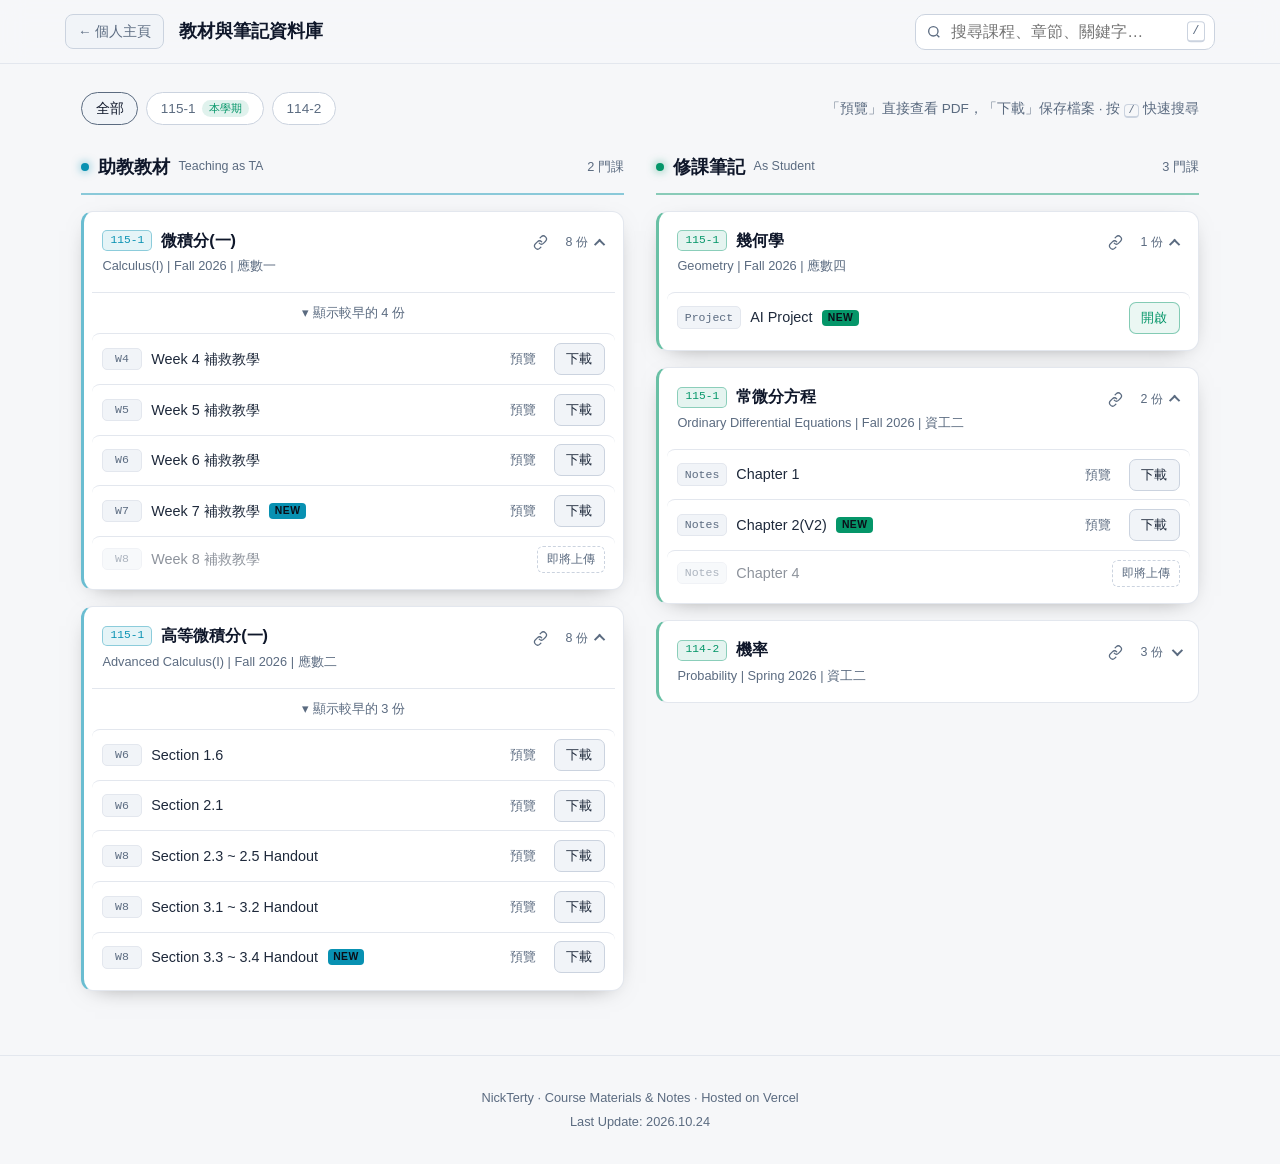
==== commit bdf8963e: "add visible limit to 5" ====
--- a/index.html
+++ b/index.html
@@ -12,7 +12,7 @@
 <body>
   <a class="skip-link" href="#main">跳到主要內容</a>
 
-  <!-- 頂部導覽列 -->
+  <!-- Top navigation bar -->
   <header class="navbar">
     <div class="navbar-container">
       <div class="brand-section">
@@ -58,7 +58,7 @@
     <p id="last-update">Last Update: —</p>
   </footer>
 
-  <!-- PDF 預覽視窗（僅電腦版使用） -->
+  <!-- PDF preview dialog (desktop only) -->
   <dialog id="viewer" class="viewer" aria-labelledby="viewerTitle">
     <div class="viewer-bar">
       <h2 id="viewerTitle" class="viewer-title"></h2>
@@ -74,8 +74,8 @@
   <div id="toast" class="toast" role="status" aria-live="polite"></div>
 
   <script>
-    // ===== 設定 =====
-    const VISIBLE_LIMIT = 3;   // 每門課預設顯示最新幾份，超過的較早檔案會收進「顯示較早的 N 份」
+    // ===== Settings =====
+    const VISIBLE_LIMIT = 5;   // Files shown per course by default; older ones are folded under "show N earlier"
 
     const GROUPS = [
       { key: 'ta',      container: 'ta-container',      count: 'ta-count' },
@@ -83,9 +83,9 @@
     ];
     const state = {
       data: null, courses: [], query: '', sem: 'all', semesters: [],
-      focus: null,              // 由網址 #id 指定要展開的課程
-      openState: new Map(),     // 使用者手動展開／收合的紀錄
-      expanded: new Set()       // 已展開「較早檔案」的課程
+      focus: null,              // Course to expand, set by the URL #id
+      openState: new Map(),     // Cards the user opened/closed manually
+      expanded: new Set()       // Courses whose earlier files are expanded
     };
     const $ = id => document.getElementById(id);
 
@@ -105,7 +105,7 @@
       return out + esc(text.slice(i));
     }
 
-    // 課程網址代號：JSON 有 "id" 就用它，否則由英文課名產生，例如 Calculus(I) → calculus-i
+    // Course URL id: use "id" from the JSON if present, otherwise derive it from the English name, e.g. Calculus(I) → calculus-i
     function assignIds(courses) {
       const used = new Set();
       courses.forEach(c => {
@@ -159,11 +159,11 @@
       if (isCurrent) c.files.forEach((f, i) => { if (f.url) latest = i; });
       const uploaded = c.files.filter(f => f.url).length;
 
-      // 展開狀態：搜尋中全部展開 > 使用者手動操作 > 網址指定 > 本學期預設展開
+      // Open state priority: searching (all open) > manual toggle > URL target > current semester open by default
       const defOpen = state.focus ? c._id === state.focus : isCurrent;
       const open = q ? true : (state.openState.has(c._id) ? state.openState.get(c._id) : defOpen);
 
-      // 檔案太多時收起較早的（"pin": true 的檔案永遠顯示在最上面）
+      // Fold older files when there are too many (files with "pin": true always stay on top)
       const pinned = files.filter(f => f.pin);
       const rest = files.filter(f => !f.pin);
       const hideCount = (!q && rest.length > VISIBLE_LIMIT) ? rest.length - VISIBLE_LIMIT : 0;
@@ -235,7 +235,7 @@
       }));
     }
 
-    // ===== 1. 課程連結 =====
+    // ===== 1. Course links =====
     function courseUrl(id) {
       return location.href.split('#')[0] + '#' + encodeURIComponent(id);
     }
@@ -280,7 +280,7 @@
       });
     }
 
-    // ===== 2. PDF 預覽視窗（電腦版） =====
+    // ===== 2. PDF preview dialog (desktop) =====
     const viewer = $('viewer'), frame = $('viewerFrame');
     const useViewer = () => typeof viewer.showModal === 'function'
       && matchMedia('(min-width: 768px) and (pointer: fine)').matches;
@@ -298,13 +298,13 @@
       document.documentElement.classList.remove('modal-open');
     });
     $('viewerClose').addEventListener('click', () => viewer.close());
-    viewer.addEventListener('click', e => { if (e.target === viewer) viewer.close(); });  // 點背景關閉
-
-    // ===== 事件 =====
+    viewer.addEventListener('click', e => { if (e.target === viewer) viewer.close(); });  // Close when clicking the backdrop
+
+    // ===== Events =====
     document.addEventListener('click', async e => {
       const copy = e.target.closest('.copy-btn');
       if (copy) {
-        e.preventDefault(); e.stopPropagation();   // 不要觸發卡片展開／收合
+        e.preventDefault(); e.stopPropagation();   // Don't toggle the card
         const ok = await copyText(courseUrl(copy.dataset.course));
         toast(ok ? '已複製課程連結' : '複製失敗，請手動複製網址');
         return;
@@ -323,7 +323,7 @@
       }
     });
 
-    // 記住使用者手動展開／收合，重新篩選時不會被重設
+    // Remember manual open/close so re-filtering doesn't reset it
     document.addEventListener('toggle', e => {
       if (e.target.matches?.('.course-card') && !state.query) state.openState.set(e.target.id, e.target.open);
     }, true);
@@ -347,7 +347,7 @@
       }
     });
 
-    // ===== 載入資料 =====
+    // ===== Load data =====
     async function loadData() {
       try {
         const res = await fetch('./src/data/data.json', { cache: 'no-cache' });
--- a/style.css
+++ b/style.css
@@ -1,4 +1,4 @@
-/* ========== 色彩與基本設定 ========== */
+/* ========== Colors & base ========== */
 :root {
   color-scheme: dark;
   --bg-main: #0b0f19;
@@ -83,7 +83,7 @@
   color: var(--text-muted);
 }
 
-/* ========== 導覽列 ========== */
+/* ========== Navigation bar ========== */
 .navbar {
   position: sticky; top: 0; z-index: 50;
   background: var(--bg-header);
@@ -121,7 +121,7 @@
   color: var(--text-main);
   padding: .5rem 2.2rem .5rem 2.2rem;
   border-radius: 10px;
-  font-size: 16px;            /* 16px 以上，iOS 才不會自動放大畫面 */
+  font-size: 16px;            /* 16px+ keeps iOS from auto-zooming on focus */
   outline: none;
   transition: border-color .15s, box-shadow .15s;
 }
@@ -137,7 +137,7 @@
 .search-kbd { position: absolute; right: .65rem; top: 50%; transform: translateY(-50%); pointer-events: none; }
 .search-bar input:focus ~ .search-kbd { display: none; }
 
-/* ========== 主內容 ========== */
+/* ========== Main content ========== */
 .main-content {
   flex: 1;
   width: 100%; max-width: 1150px;
@@ -183,7 +183,7 @@
   .columns-grid { grid-template-columns: 1fr 1fr; gap: 2rem; align-items: start; }
 }
 
-/* 每欄有自己的主題色 */
+/* Each column has its own accent color */
 .column[data-type="ta"]      { --accent: var(--ta);      --accent-rgb: var(--ta-rgb); }
 .column[data-type="student"] { --accent: var(--student); --accent-rgb: var(--student-rgb); }
 
@@ -204,7 +204,7 @@
 .column-header .en { font-size: .78rem; font-weight: 500; color: var(--text-muted); }
 .count { font-size: .8rem; color: var(--text-muted); font-variant-numeric: tabular-nums; }
 
-/* ========== 課程卡片 ========== */
+/* ========== Course cards ========== */
 .course-card {
   background: var(--bg-card);
   border: 1px solid var(--border);
@@ -249,7 +249,7 @@
 }
 .course-card[open] .chevron { transform: rotate(-135deg) translateY(-2px); }
 
-/* ========== 檔案列表 ========== */
+/* ========== File list ========== */
 .file-list { list-style: none; padding: 0 .5rem .5rem; }
 
 .file-item {
@@ -314,7 +314,7 @@
 
 mark { background: var(--mark-bg); color: inherit; border-radius: 3px; padding: 0 1px; }
 
-/* ========== 狀態 ========== */
+/* ========== States ========== */
 .empty, .error {
   font-size: .88rem; color: var(--text-muted);
   border: 1px dashed var(--border-strong); border-radius: var(--radius);
@@ -341,7 +341,7 @@
 }
 footer p + p { margin-top: .25rem; }
 
-/* ========== 手機 ========== */
+/* ========== Mobile ========== */
 @media (max-width: 600px) {
   .brand-section { width: 100%; justify-content: space-between; }
   .page-title { font-size: 1.05rem; }
@@ -357,7 +357,7 @@
   *, *::before, *::after { transition: none !important; animation: none !important; }
 }
 
-/* ========== 1. 課程連結 ========== */
+/* ========== 1. Course links ========== */
 .course-card { scroll-margin-top: 96px; }
 .course-card.is-target { animation: target-ring 2.2s ease-out; }
 @keyframes target-ring {
@@ -388,7 +388,7 @@
 }
 .toast.show { opacity: 1; transform: translate(-50%, 0); }
 
-/* ========== 2. PDF 預覽視窗 ========== */
+/* ========== 2. PDF preview dialog ========== */
 html.modal-open { overflow: hidden; }
 
 .viewer {
@@ -415,7 +415,7 @@
 .btn-icon { font: inherit; cursor: pointer; padding: .2rem .65rem; }
 .viewer iframe { flex: 1; width: 100%; border: 0; background: #525659; }
 
-/* ========== 4. 收起較早的檔案 ========== */
+/* ========== 4. Fold earlier files ========== */
 .file-list.collapsed .is-older { display: none; }
 .more-row { list-style: none; border-top: 1px solid var(--border); padding: .2rem 0; }
 .more-btn {
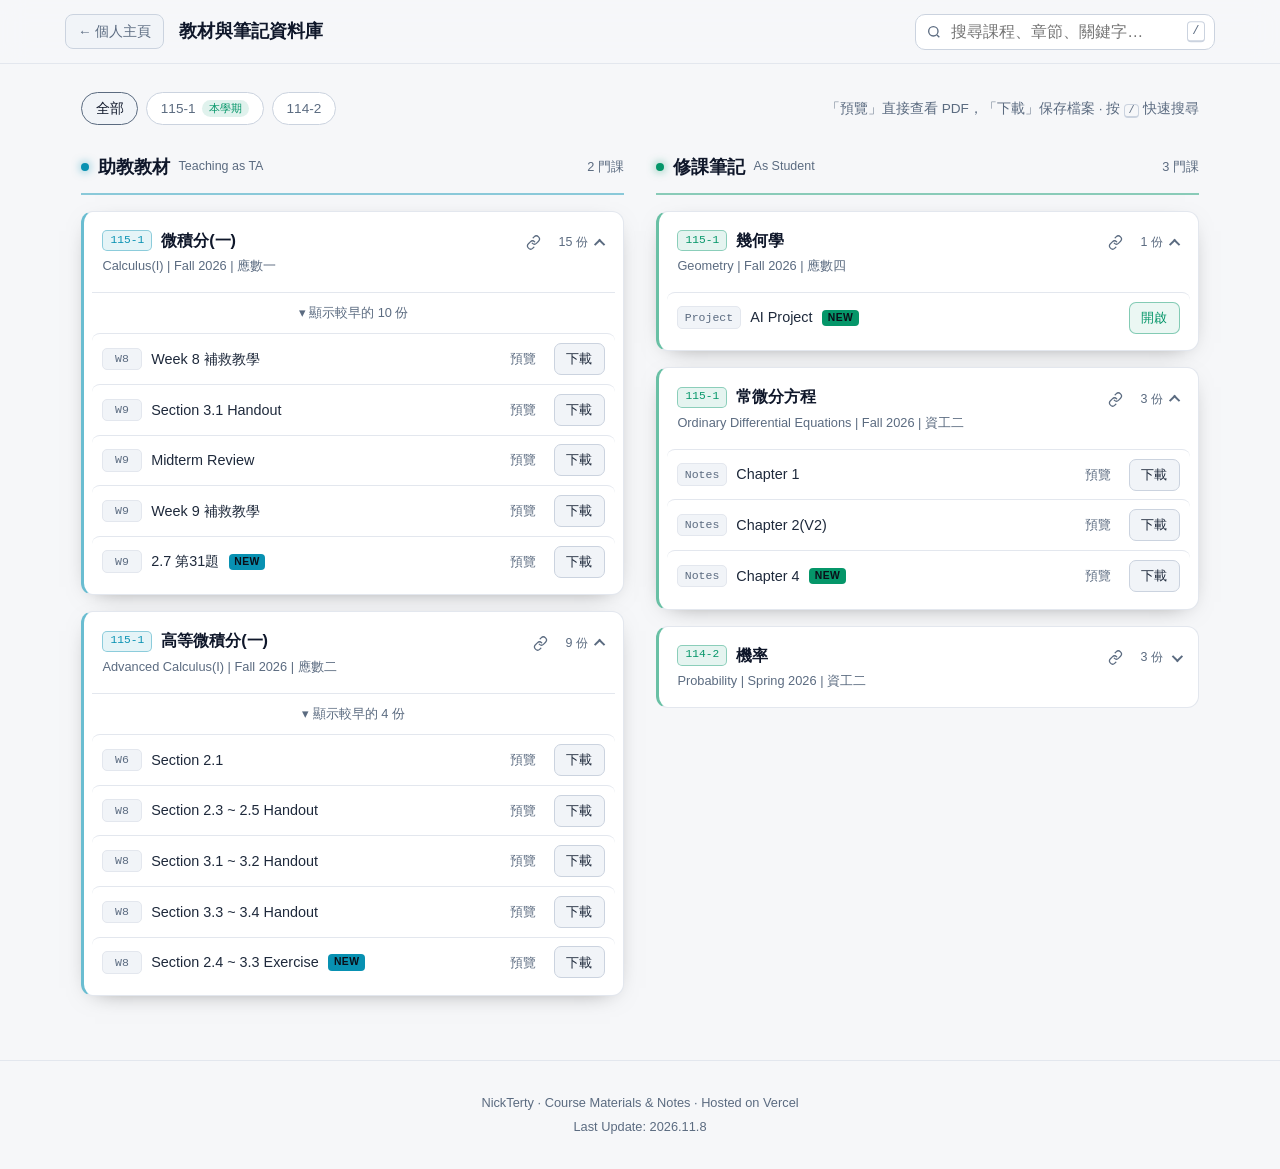
==== commit 2f1465ba: "improve readability of json" ====
--- a/index.html
+++ b/index.html
@@ -348,15 +348,52 @@
     });
 
     // ===== Load data =====
+    // src/data/index.json lists course ids per group (order = display order);
+    // each course lives in src/data/courses/<id>.json, and its id doubles as the URL #id.
+    const DATA_DIR = './src/data/';
+
+    async function getJSON(path) {
+      const res = await fetch(DATA_DIR + path, { cache: 'no-cache' });
+      if (!res.ok) throw new Error(`${path}: HTTP ${res.status}`);
+      return res.json();
+    }
+
+    // Relative file URLs are resolved against the course's "base";
+    // "type" defaults to link for http(s) / .html, otherwise file.
+    function normalizeCourse(c, id) {
+      c.id = c.id || id;
+      const base = c.base || '';
+      c.files = (c.files || []).map(f => {
+        let url = f.url || '';
+        if (url && base && !/^(https?:|\/|\.\.?\/|#)/i.test(url)) url = base + url;
+        const type = f.type || (/^https?:|\.html?$/i.test(url) ? 'link' : 'file');
+        return { ...f, url, type };
+      });
+      return c;
+    }
+
+    // "2026.11.4" → comparable number
+    const dateKey = s => String(s || '').split('.').reduce((n, p) => n * 100 + (parseInt(p, 10) || 0), 0);
+
     async function loadData() {
       try {
-        const res = await fetch('./src/data/data.json', { cache: 'no-cache' });
-        if (!res.ok) throw new Error(`HTTP ${res.status}`);
-        state.data = await res.json();
-
-        if (state.data.lastUpdate) $('last-update').textContent = `Last Update: ${state.data.lastUpdate}`;
-
-        state.courses = [...(state.data.ta || []), ...(state.data.student || [])];
+        const index = await getJSON('index.json');
+        state.data = {};
+        await Promise.all(GROUPS.map(async g => {
+          const results = await Promise.all((index[g.key] || []).map(id =>
+            getJSON(`courses/${id}.json`)
+              .then(c => normalizeCourse(c, id))
+              .catch(err => { console.error('無法讀取課程:', err); return null; })));
+          state.data[g.key] = results.filter(Boolean);
+        }));
+
+        state.courses = [...state.data.ta, ...state.data.student];
+        if (!state.courses.length) throw new Error('沒有任何課程資料');
+
+        const latest = state.courses.map(c => c.updated).filter(Boolean)
+          .sort((a, b) => dateKey(b) - dateKey(a))[0];
+        if (latest) $('last-update').textContent = `Last Update: ${latest}`;
+
         assignIds(state.courses);
         state.semesters = [...new Set(state.courses.map(c => c.status))].sort().reverse();
 
